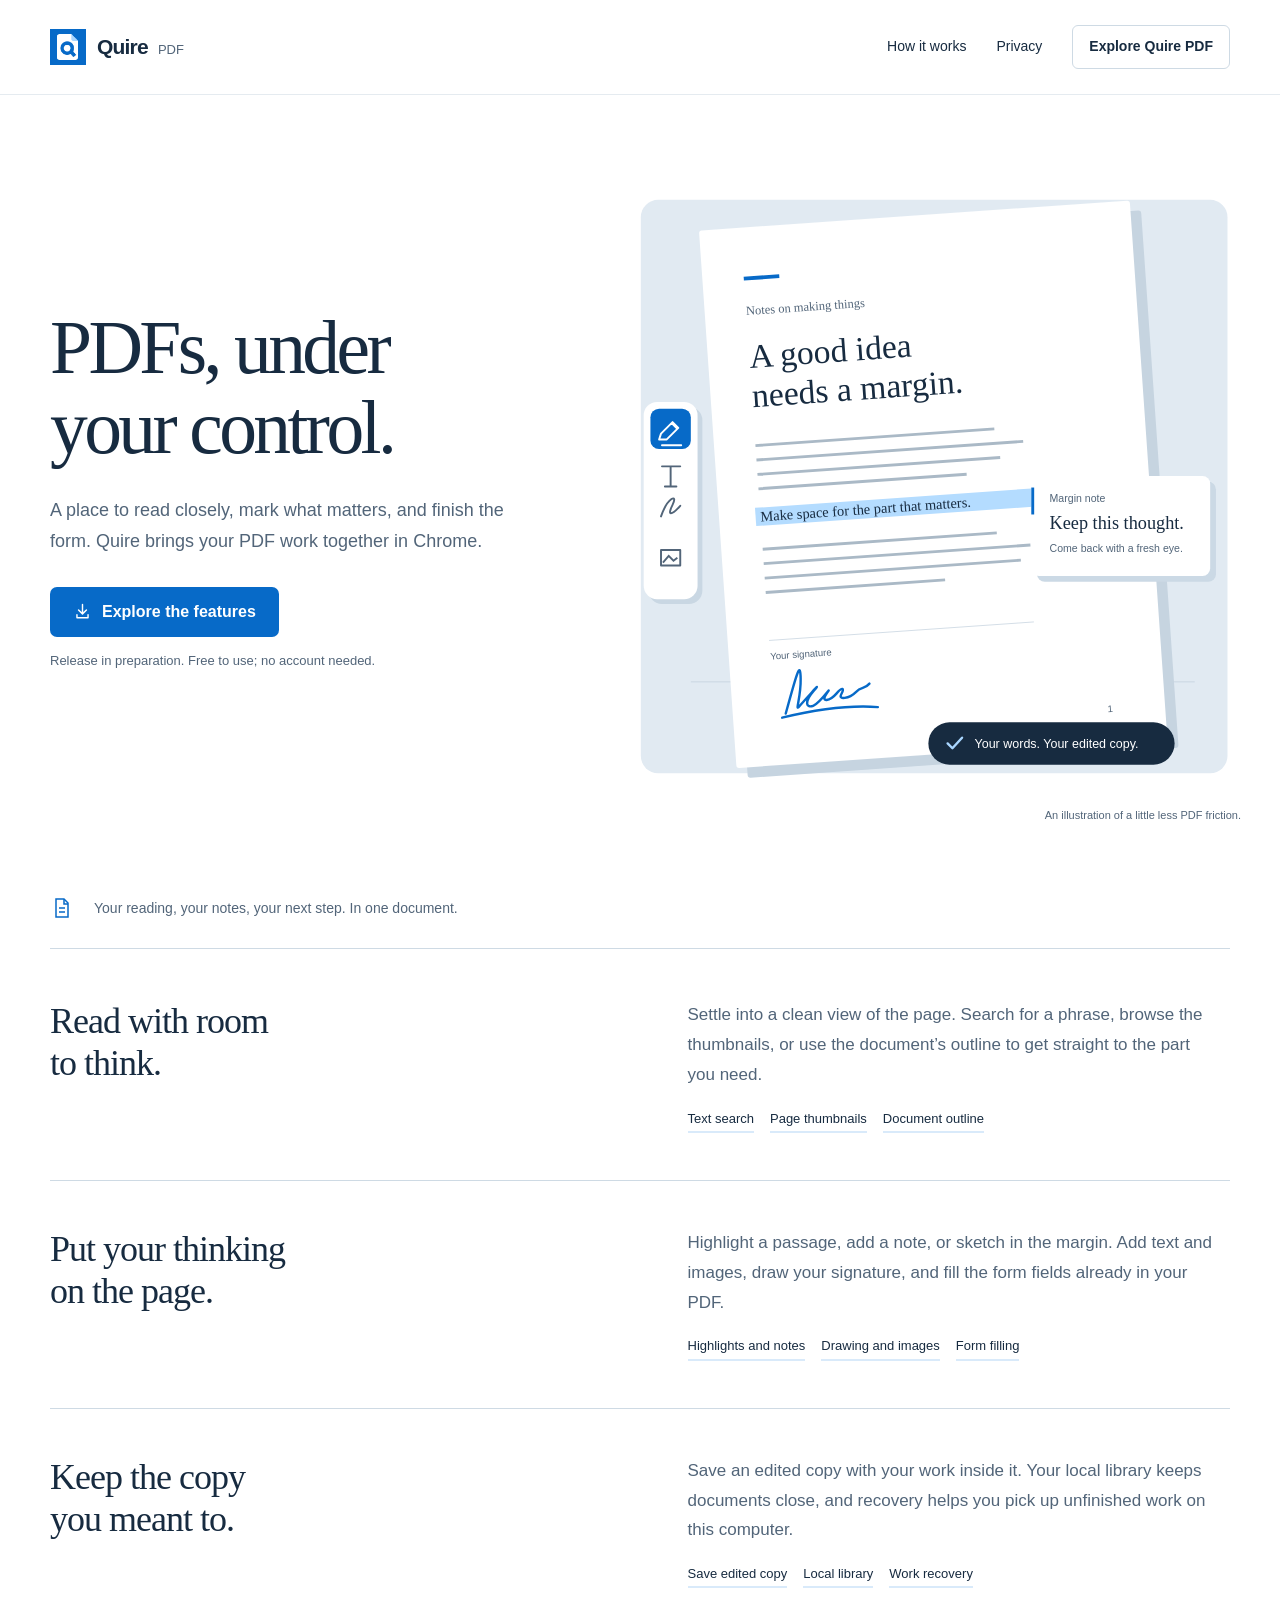
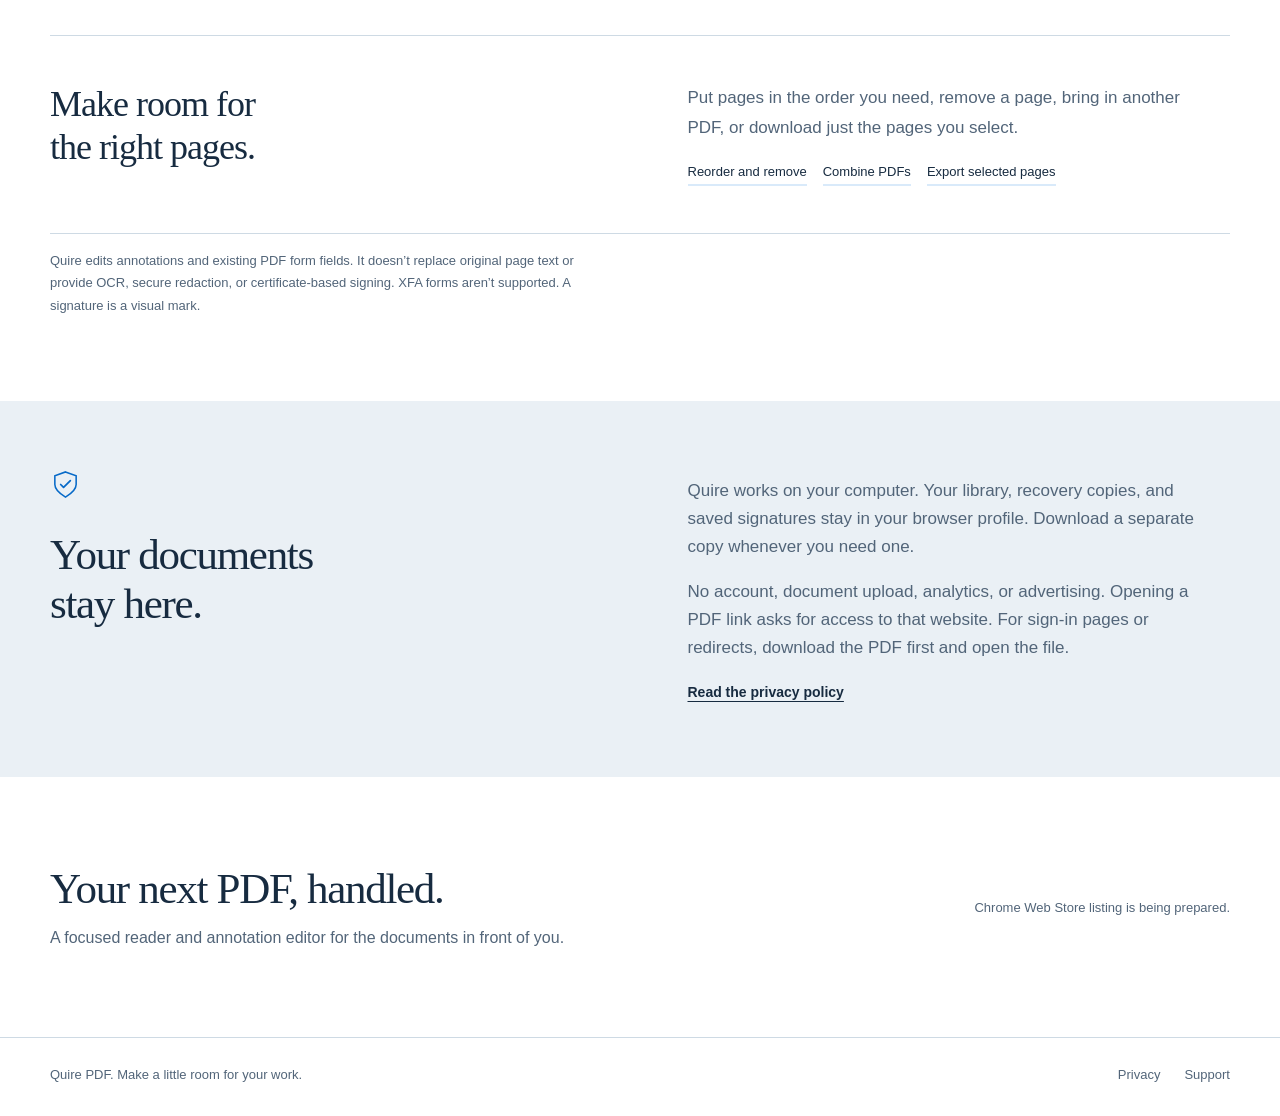
==== index.html @ e7747b9f "Publish Quire PDF landing page and privacy policy" ====
<!doctype html>
<html lang="en">
<head>
  <meta charset="utf-8">
  <meta name="viewport" content="width=device-width,initial-scale=1">
  <meta name="theme-color" content="#076ac8">
  <title>Quire PDF — Reader &amp; Editor</title>
  <meta name="description" content="A focused PDF reader, annotation and form editor for Chrome. Mark up documents, fill forms, remove or combine pages, and save a copy locally.">
  <meta property="og:type" content="website">
  <meta property="og:title" content="Quire PDF — PDFs, under your control">
  <meta property="og:description" content="Read, mark up, fill in and save. A focused PDF workspace that keeps your documents on your computer.">
  <meta property="og:image" content="https://dzoba.github.io/quire-pdf/img/social.png">
  <meta property="og:url" content="https://dzoba.github.io/quire-pdf/">
  <meta property="og:image:width" content="1200">
  <meta property="og:image:height" content="630">
  <meta name="twitter:card" content="summary_large_image">
  <link rel="icon" href="img/icon32.png" type="image/png">
  <link rel="stylesheet" href="style.css">
  <link rel="canonical" href="https://dzoba.github.io/quire-pdf/">
</head>
<body>
  <a class="skip" href="#main">Skip to content</a>
  <header class="header">
    <div class="wrap header-inner">
      <a class="brand" href="index.html" aria-label="Quire PDF home"><img src="img/icon128.png" alt="" width="36" height="36"><span>Quire <span>PDF</span></span></a>
      <nav class="nav" aria-label="Main navigation"><a href="#features">How it works</a><a href="privacy.html">Privacy</a><a class="small-action" href="#features">Explore Quire PDF</a></nav>
    </div>
  </header>
  <main id="main">
    <section class="wrap hero" aria-labelledby="hero-title">
      <div class="hero-copy">
        <h1 id="hero-title">PDFs, under<br>your control.</h1>
        <p class="lead">A place to read closely, mark what matters, and finish the form. Quire brings your PDF work together in Chrome.</p>
        <a class="action" href="#features"><svg viewBox="0 0 24 24" fill="none" aria-hidden="true"><path d="M12 3v12m-5-5 5 5 5-5M5 16v4h14v-4" stroke="currentColor" stroke-width="1.8" stroke-linecap="round" stroke-linejoin="round"/></svg>Explore the features</a>
        <span class="action-note">Release in preparation. Free to use; no account needed.</span>
      </div>
      <figure class="hero-art"><img src="img/document.svg" alt="Illustrated document with highlighted text, a margin note and a drawn signature" width="680" height="660"><figcaption>An illustration of a little less PDF friction.</figcaption></figure>
    </section>
    <div class="wrap intro-rule"><svg viewBox="0 0 24 24" fill="none" aria-hidden="true"><path d="M6 3h8l4 4v14H6V3Z" stroke="currentColor" stroke-width="1.5"/><path d="M14 3v5h4M9 12h6m-6 4h6" stroke="currentColor" stroke-width="1.5"/></svg><p>Your reading, your notes, your next step. In one document.</p></div>
    <section class="wrap workflow" id="features" aria-label="Working with PDFs in Quire">
      <div class="feature">
        <h2>Read with room<br>to think.</h2>
        <div><p>Settle into a clean view of the page. Search for a phrase, browse the thumbnails, or use the document’s outline to get straight to the part you need.</p><div class="feature-detail"><span>Text search</span><span>Page thumbnails</span><span>Document outline</span></div></div>
      </div>
      <div class="feature">
        <h2>Put your thinking<br>on the page.</h2>
        <div><p>Highlight a passage, add a note, or sketch in the margin. Add text and images, draw your signature, and fill the form fields already in your PDF.</p><div class="feature-detail"><span>Highlights and notes</span><span>Drawing and images</span><span>Form filling</span></div></div>
      </div>
      <div class="feature">
        <h2>Keep the copy<br>you meant to.</h2>
        <div><p>Save an edited copy with your work inside it. Your local library keeps documents close, and recovery helps you pick up unfinished work on this computer.</p><div class="feature-detail"><span>Save edited copy</span><span>Local library</span><span>Work recovery</span></div></div>
      </div>
      <div class="feature">
        <h2>Make room for<br>the right pages.</h2>
        <div><p>Put pages in the order you need, remove a page, bring in another PDF, or download just the pages you select.</p><div class="feature-detail"><span>Reorder and remove</span><span>Combine PDFs</span><span>Export selected pages</span></div></div>
      </div>
      <p class="scope-note">Quire edits annotations and existing PDF form fields. It doesn’t replace original page text or provide OCR, secure redaction, or certificate-based signing. XFA forms aren’t supported. A signature is a visual mark.</p>
    </section>
    <section class="privacy-band" aria-labelledby="privacy-title">
      <div class="wrap privacy-content">
        <div class="privacy-heading"><svg viewBox="0 0 32 32" fill="none" aria-hidden="true"><path d="M16 3 27 7v9c0 6-6 10-11 13C11 26 5 22 5 16V7L16 3Z" stroke="currentColor" stroke-width="1.6"/><path d="m11 16 3 3 7-7" stroke="currentColor" stroke-width="1.8" stroke-linecap="round" stroke-linejoin="round"/></svg><h2>Your documents<br>stay here.</h2></div>
        <div class="privacy-copy"><p>Quire works on your computer. Your library, recovery copies, and saved signatures stay in your browser profile. Download a separate copy whenever you need one.</p><p>No account, document upload, analytics, or advertising. Opening a PDF link asks for access to that website. For sign-in pages or redirects, download the PDF first and open the file.</p><a href="privacy.html">Read the privacy policy</a></div>
      </div>
    </section>
    <section class="wrap closing" id="install" aria-labelledby="install-title">
      <div><h2 id="install-title">Your next PDF, handled.</h2><p>A focused reader and annotation editor for the documents in front of you.</p></div>
      <p class="action-note">Chrome Web Store listing is being prepared.</p>
    </section>
  </main>
  <footer class="footer"><div class="wrap footer-inner"><p>Quire PDF. Make a little room for your work.</p><nav aria-label="Footer"><a href="privacy.html">Privacy</a><a href="https://github.com/dzoba/quire-pdf/issues">Support</a></nav></div></footer>
</body>
</html>
---- style.css ----
:root{color-scheme:light;--paper:#fff;--bench:#eaf0f5;--ink:#172b40;--muted:#526579;--blue:#076ac8;--line:#cedae4;--sans:-apple-system,BlinkMacSystemFont,"Segoe UI",Arial,sans-serif;--serif:Georgia,"Times New Roman",serif}
*{box-sizing:border-box}
html{scroll-behavior:smooth;scroll-padding-top:100px}
body{margin:0;background:var(--paper);color:var(--ink);font-family:var(--sans);font-size:16px;line-height:1.65;-webkit-font-smoothing:antialiased}
a{color:inherit;text-underline-offset:4px}
a:hover{color:var(--blue)}
a:focus-visible{outline:3px solid var(--blue);outline-offset:5px;border-radius:3px}
img{display:block;max-width:100%;height:auto}
button,a{-webkit-tap-highlight-color:transparent}
.wrap{width:min(1180px,calc(100% - 80px));margin-inline:auto}
.skip{position:absolute;z-index:20;top:-80px;left:24px;padding:12px 18px;background:var(--ink);color:#fff}
.skip:focus{top:12px}
.header{border-bottom:1px solid #e5ebf0;background:#fff}
.header-inner{display:flex;align-items:center;justify-content:space-between;min-height:94px;gap:30px}
.brand{display:inline-flex;align-items:center;gap:11px;text-decoration:none;font-size:21px;font-weight:650;letter-spacing:-.8px;white-space:nowrap}
.brand img{width:36px;height:36px}
.brand span span{font-size:13px;font-weight:500;letter-spacing:0;margin-left:5px;color:var(--muted)}
.nav{display:flex;align-items:center;gap:30px;font-size:14px}
.nav a{text-decoration:none}
.nav .small-action{border:1px solid var(--line);border-radius:6px;padding:9px 16px;font-weight:600}
.hero{display:grid;grid-template-columns:.94fr 1.06fr;align-items:center;gap:30px;padding-block:76px 72px}
.hero-copy{padding-bottom:16px}
h1,h2,h3,p{margin-top:0}
h1{font-family:var(--serif);font-weight:400;font-size:clamp(54px,5.9vw,78px);line-height:1.06;letter-spacing:-3.6px;margin-bottom:27px}
.hero .lead{font-size:18px;line-height:1.7;max-width:27em;color:var(--muted);margin-bottom:30px}
.action{display:inline-flex;align-items:center;justify-content:center;gap:10px;border-radius:7px;background:var(--blue);color:#fff;text-decoration:none;padding:13px 23px;font-weight:600;line-height:1.5}
.action:hover{background:#0058a9;color:#fff}
.action svg{width:19px;height:19px;flex-shrink:0}
.action-note{display:block;margin:13px 0 0;color:var(--muted);font-size:13px}
.hero-art{margin:0 -35px 0 -10px}
.hero-art img{width:100%}
.hero-art figcaption{padding-right:24px;text-align:right;font-size:11px;color:var(--muted)}
.intro-rule{display:flex;gap:20px;align-items:center;font-size:14px;color:var(--muted);padding-bottom:28px;border-bottom:1px solid var(--line)}
.intro-rule p{margin:0}
.intro-rule svg{width:24px;height:24px;color:var(--blue);flex:0 0 auto}
.workflow{padding-top:4px;padding-bottom:84px}
.feature{display:grid;grid-template-columns:1fr 1fr;gap:95px;align-items:start;padding-block:47px;border-bottom:1px solid var(--line)}
.feature:last-child{border-bottom:0}
.feature h2{font-family:var(--serif);font-weight:400;font-size:36px;line-height:1.17;letter-spacing:-1px;max-width:13em;margin:0}
.feature p{font-size:17px;line-height:1.75;color:var(--muted);max-width:31em;margin:0}
.feature-detail{display:flex;flex-wrap:wrap;gap:8px 16px;font-size:13px;color:var(--ink);margin-top:18px}
.feature-detail span{padding-bottom:2px;border-bottom:2px solid #d9eafa}
.scope-note{max-width:76ch;font-size:13px;color:var(--muted);margin:16px 0 0;line-height:1.7}
.privacy-band{background:var(--bench)}
.privacy-content{display:grid;grid-template-columns:1fr 1fr;gap:95px;padding-block:68px 72px}
.privacy-heading svg{width:31px;height:31px;color:var(--blue);margin-bottom:22px}
.privacy-heading h2{font-family:var(--serif);font-size:43px;font-weight:400;line-height:1.15;letter-spacing:-1.3px;max-width:11em;margin:0}
.privacy-copy{padding-top:8px}
.privacy-copy p{max-width:31em;color:var(--muted);font-size:17px}
.privacy-copy a{font-size:14px;font-weight:600}
.closing{display:flex;justify-content:space-between;align-items:center;gap:40px;padding-block:86px}
.closing h2{font-family:var(--serif);font-size:43px;font-weight:400;line-height:1.2;letter-spacing:-1.3px;margin-bottom:10px}
.closing p{color:var(--muted);margin:0;max-width:34em}
.closing .action{white-space:nowrap;flex-shrink:0}
.footer{border-top:1px solid var(--line);padding-block:26px 30px;color:var(--muted);font-size:13px}
.footer-inner{display:flex;justify-content:space-between;align-items:center;gap:24px}
.footer p{margin:0}
.footer nav{display:flex;gap:24px}
.footer a{text-decoration:none}
.legal{max-width:760px;padding-block:70px 88px;margin-inline:auto}
.legal h1{font-size:56px;letter-spacing:-2px;margin-bottom:18px}
.legal .updated{font-size:13px;color:var(--muted);margin-bottom:36px}
.legal .summary{font-size:21px;line-height:1.6;margin-bottom:38px}
.legal h2{font-size:21px;letter-spacing:-.4px;margin:32px 0 10px}
.legal p,.legal li{color:var(--muted);max-width:70ch}
.legal ul{padding-left:22px}
.legal li+li{margin-top:9px}
.legal strong{color:var(--ink)}
.legal .policy-link{overflow-wrap:anywhere}
@media(min-width:1500px){.hero-art{margin-right:-55px}}
@media(max-width:950px){.wrap{width:calc(100% - 48px)}.hero{gap:12px;padding-block:55px}.hero-art{margin-right:-16px}.hero .lead{font-size:17px}.feature,.privacy-content{gap:45px}.feature h2{font-size:32px}.privacy-heading h2,.closing h2{font-size:37px}.legal{max-width:700px}}
@media(max-width:680px){.wrap{width:calc(100% - 40px)}.header-inner{min-height:76px;gap:14px}.brand{font-size:20px}.brand img{width:32px;height:32px}.nav{gap:18px;font-size:13px}.nav .small-action{display:none}.hero{grid-template-columns:1fr;padding-block:47px 35px;gap:14px}.hero-copy{padding:0}h1{font-size:58px;letter-spacing:-2.8px;max-width:8em}.hero .lead{max-width:32em}.hero-art{margin:3px -12px 0}.hero-art img{max-height:490px;object-fit:contain}.hero-art figcaption{padding-right:9px}.intro-rule{align-items:flex-start;padding-bottom:25px}.workflow{padding-bottom:39px}.feature{grid-template-columns:1fr;gap:19px;padding-block:32px}.feature h2{font-size:33px;max-width:17em}.feature p{font-size:16px}.privacy-content{grid-template-columns:1fr;gap:25px;padding-block:43px 48px}.privacy-heading svg{margin-bottom:16px}.privacy-heading h2{max-width:12em;font-size:38px}.privacy-copy{padding:0}.privacy-copy p{font-size:16px}.closing{align-items:flex-start;flex-direction:column;gap:24px;padding-block:48px}.closing h2{font-size:37px}.closing p{font-size:15px}.footer-inner{align-items:flex-start;flex-direction:column;gap:14px}.footer nav{gap:20px}.legal{padding-block:45px 64px}.legal h1{font-size:45px}.legal .summary{font-size:19px}}
@media(max-width:370px){h1{font-size:51px}.brand span span{display:none}.nav{gap:14px}.feature h2{font-size:30px}}
@media(prefers-reduced-motion:reduce){html{scroll-behavior:auto}}
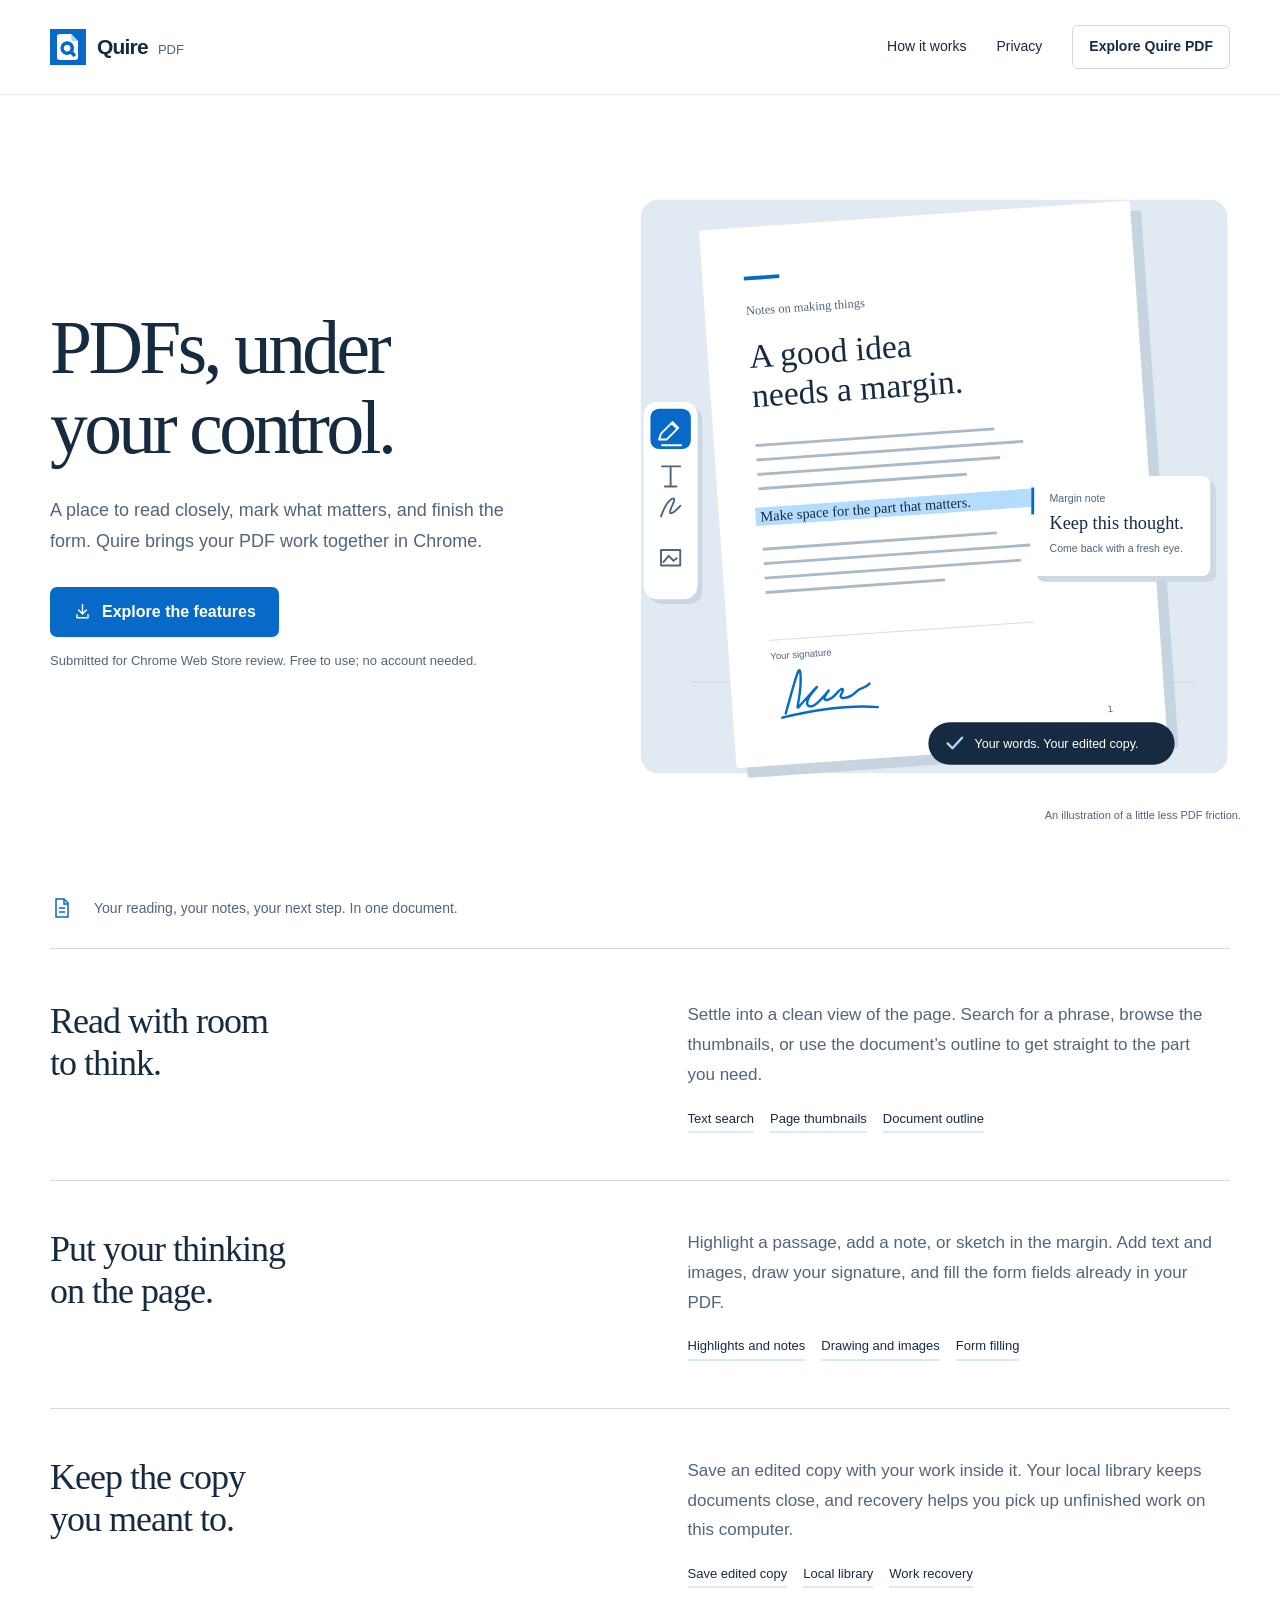
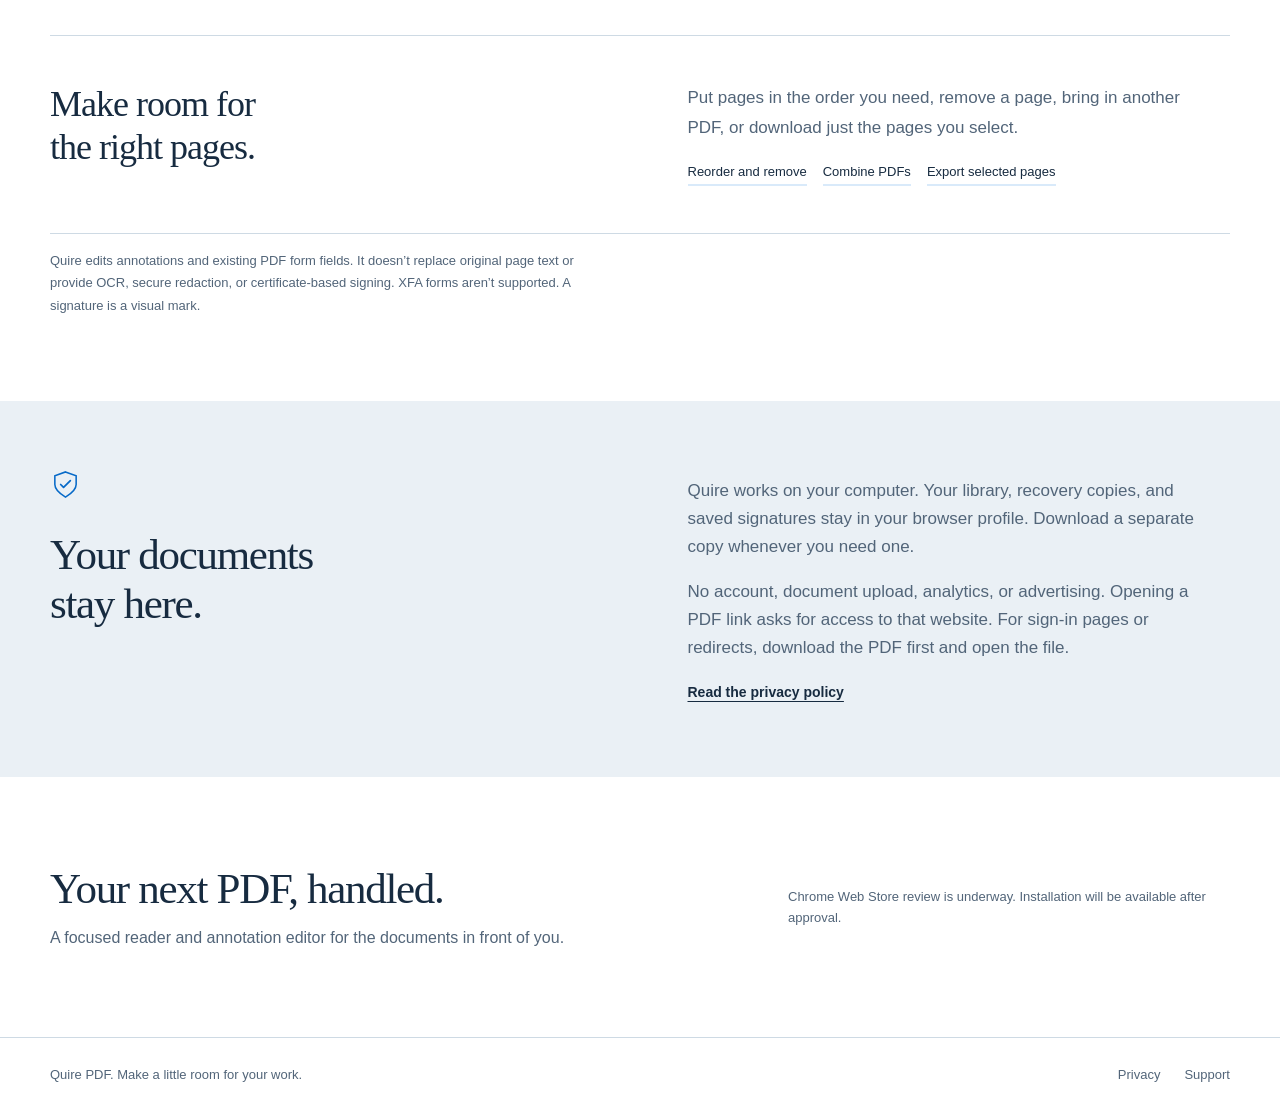
==== commit a75135e4: "Show pending Chrome Web Store review on landing page" ====
--- a/index.html
+++ b/index.html
@@ -32,7 +32,7 @@
         <h1 id="hero-title">PDFs, under<br>your control.</h1>
         <p class="lead">A place to read closely, mark what matters, and finish the form. Quire brings your PDF work together in Chrome.</p>
         <a class="action" href="#features"><svg viewBox="0 0 24 24" fill="none" aria-hidden="true"><path d="M12 3v12m-5-5 5 5 5-5M5 16v4h14v-4" stroke="currentColor" stroke-width="1.8" stroke-linecap="round" stroke-linejoin="round"/></svg>Explore the features</a>
-        <span class="action-note">Release in preparation. Free to use; no account needed.</span>
+        <span class="action-note">Submitted for Chrome Web Store review. Free to use; no account needed.</span>
       </div>
       <figure class="hero-art"><img src="img/document.svg" alt="Illustrated document with highlighted text, a margin note and a drawn signature" width="680" height="660"><figcaption>An illustration of a little less PDF friction.</figcaption></figure>
     </section>
@@ -64,7 +64,7 @@
     </section>
     <section class="wrap closing" id="install" aria-labelledby="install-title">
       <div><h2 id="install-title">Your next PDF, handled.</h2><p>A focused reader and annotation editor for the documents in front of you.</p></div>
-      <p class="action-note">Chrome Web Store listing is being prepared.</p>
+      <p class="action-note">Chrome Web Store review is underway. Installation will be available after approval.</p>
     </section>
   </main>
   <footer class="footer"><div class="wrap footer-inner"><p>Quire PDF. Make a little room for your work.</p><nav aria-label="Footer"><a href="privacy.html">Privacy</a><a href="https://github.com/dzoba/quire-pdf/issues">Support</a></nav></div></footer>
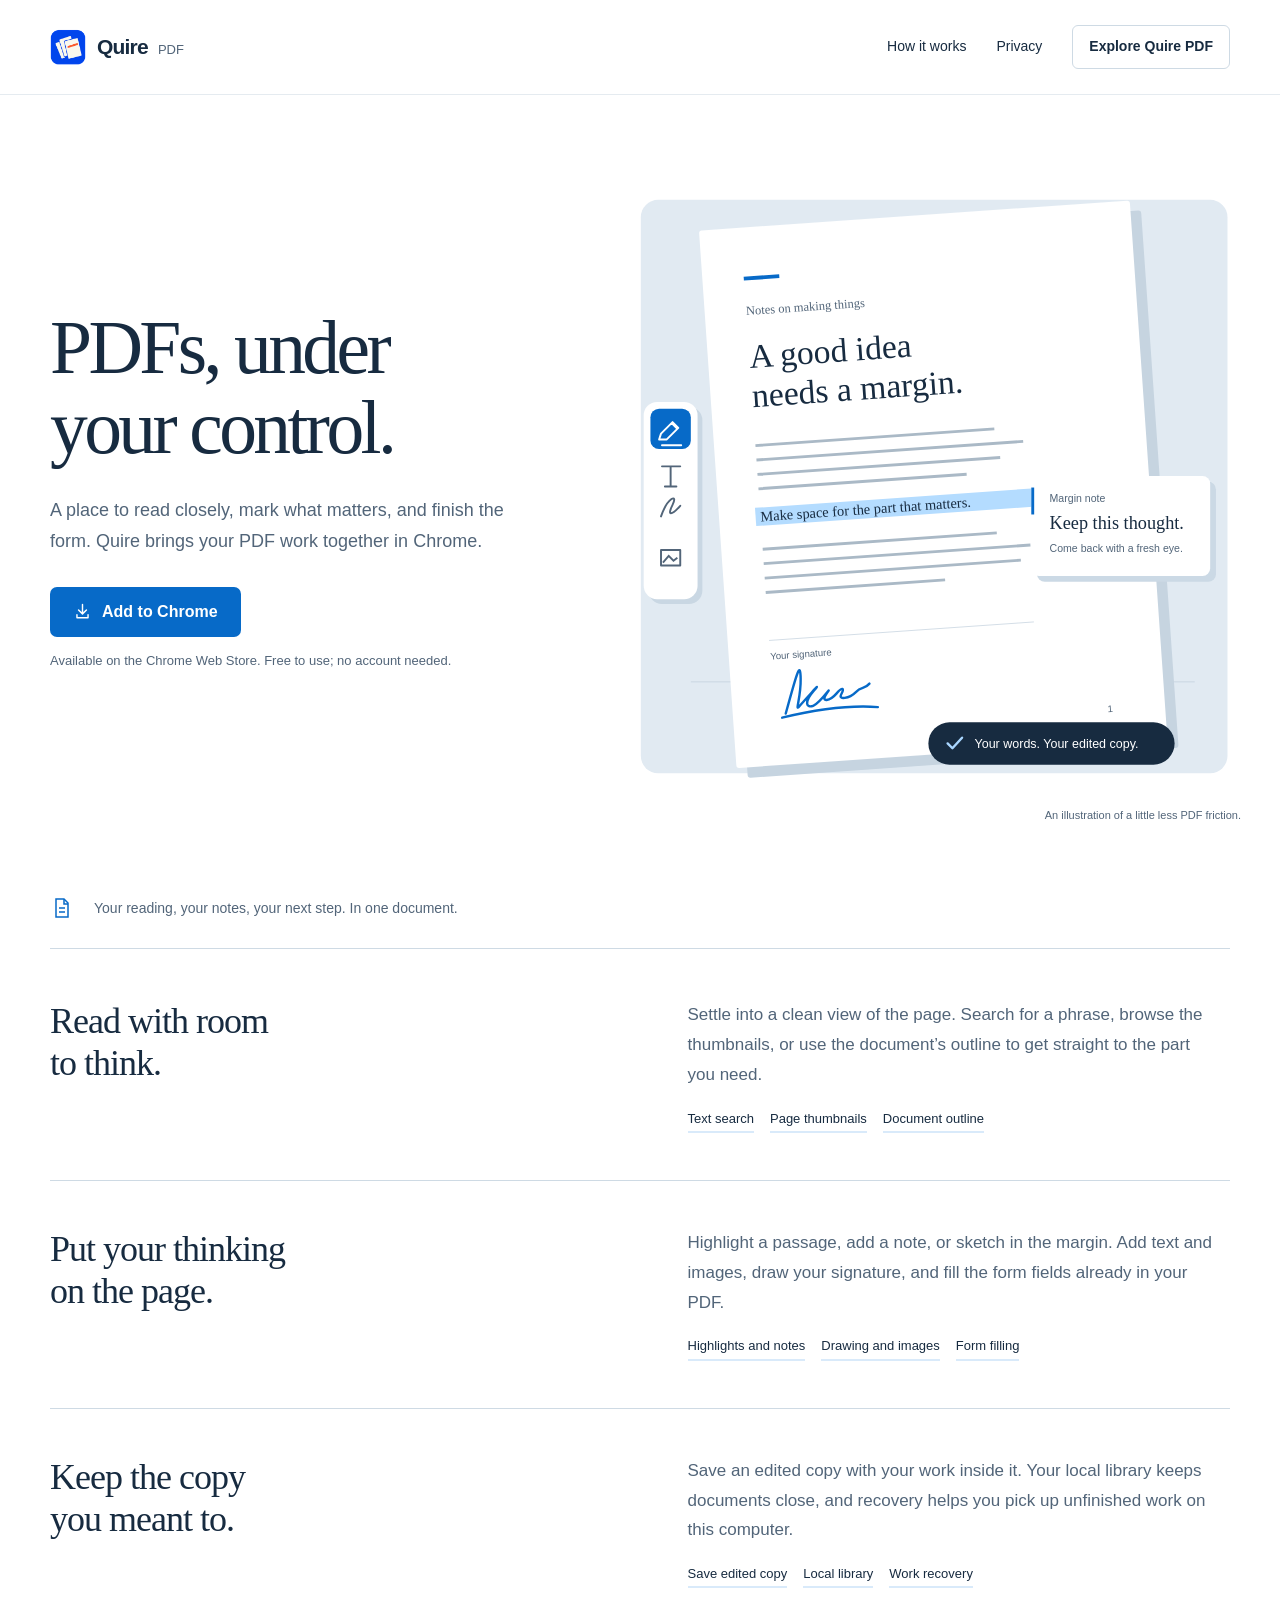
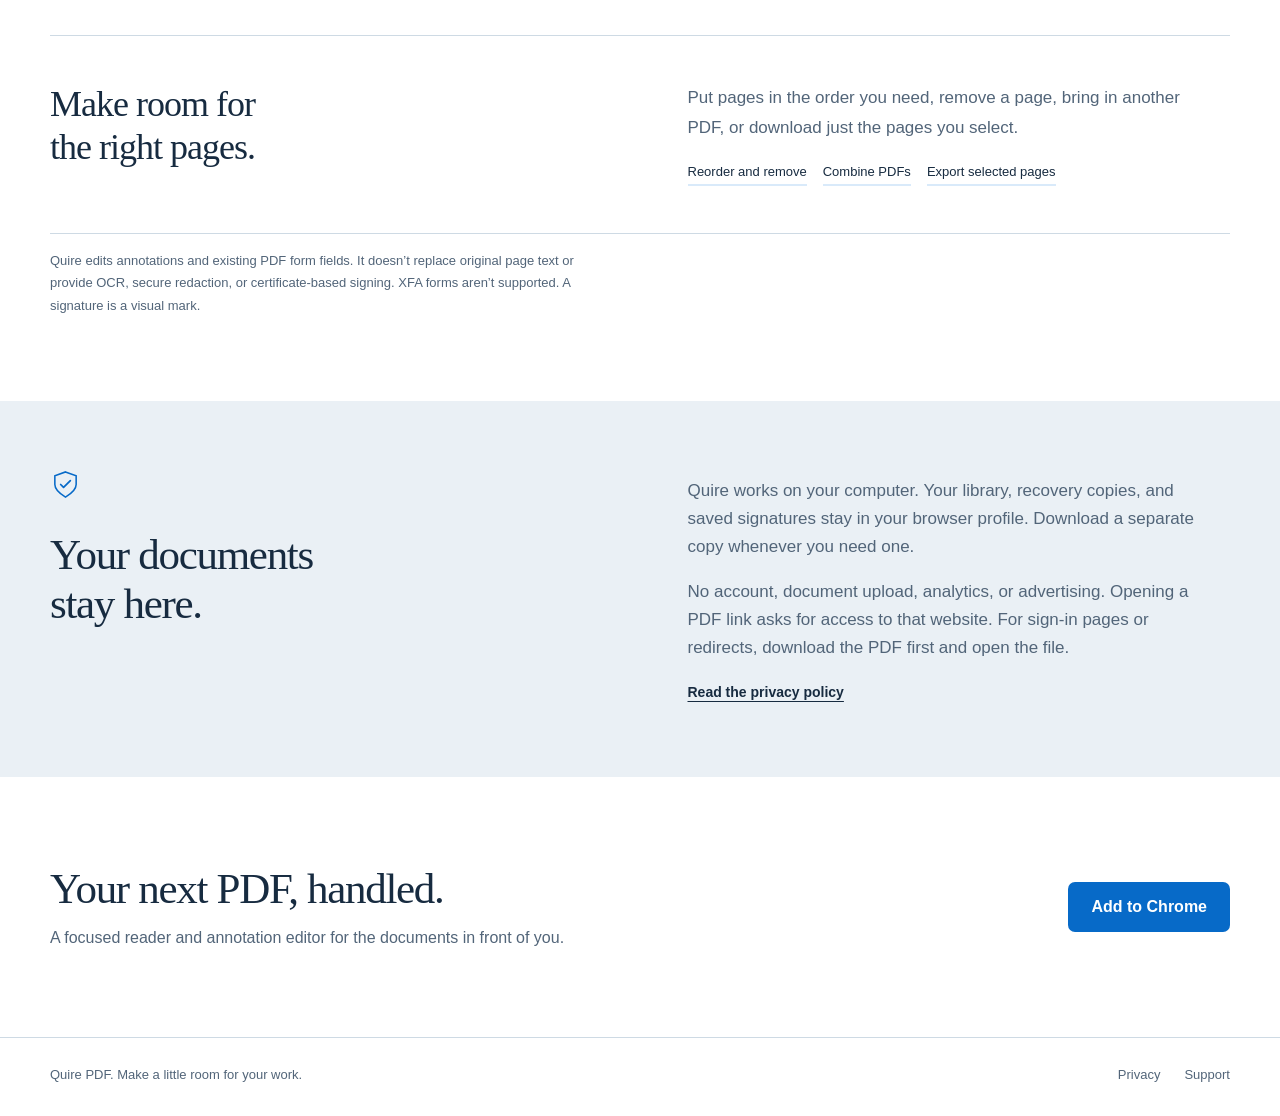
==== commit f3fa2b07: "Refresh Quire PDF logo and link the published Chrome extension" ====
--- a/index.html
+++ b/index.html
@@ -9,12 +9,12 @@
   <meta property="og:type" content="website">
   <meta property="og:title" content="Quire PDF — PDFs, under your control">
   <meta property="og:description" content="Read, mark up, fill in and save. A focused PDF workspace that keeps your documents on your computer.">
-  <meta property="og:image" content="https://dzoba.github.io/quire-pdf/img/social.png">
+  <meta property="og:image" content="https://dzoba.github.io/quire-pdf/img/social.png?v=20261012">
   <meta property="og:url" content="https://dzoba.github.io/quire-pdf/">
   <meta property="og:image:width" content="1200">
   <meta property="og:image:height" content="630">
   <meta name="twitter:card" content="summary_large_image">
-  <link rel="icon" href="img/icon32.png" type="image/png">
+  <link rel="icon" href="img/icon32.png?v=20261012" type="image/png">
   <link rel="stylesheet" href="style.css">
   <link rel="canonical" href="https://dzoba.github.io/quire-pdf/">
 </head>
@@ -22,7 +22,7 @@
   <a class="skip" href="#main">Skip to content</a>
   <header class="header">
     <div class="wrap header-inner">
-      <a class="brand" href="index.html" aria-label="Quire PDF home"><img src="img/icon128.png" alt="" width="36" height="36"><span>Quire <span>PDF</span></span></a>
+      <a class="brand" href="index.html" aria-label="Quire PDF home"><img src="img/icon128.png?v=20261012" alt="" width="36" height="36"><span>Quire <span>PDF</span></span></a>
       <nav class="nav" aria-label="Main navigation"><a href="#features">How it works</a><a href="privacy.html">Privacy</a><a class="small-action" href="#features">Explore Quire PDF</a></nav>
     </div>
   </header>
@@ -31,8 +31,8 @@
       <div class="hero-copy">
         <h1 id="hero-title">PDFs, under<br>your control.</h1>
         <p class="lead">A place to read closely, mark what matters, and finish the form. Quire brings your PDF work together in Chrome.</p>
-        <a class="action" href="#features"><svg viewBox="0 0 24 24" fill="none" aria-hidden="true"><path d="M12 3v12m-5-5 5 5 5-5M5 16v4h14v-4" stroke="currentColor" stroke-width="1.8" stroke-linecap="round" stroke-linejoin="round"/></svg>Explore the features</a>
-        <span class="action-note">Submitted for Chrome Web Store review. Free to use; no account needed.</span>
+        <a class="action" href="https://chromewebstore.google.com/detail/iofhhdjmlnhmdmnoipmbkloakhakimbk"><svg viewBox="0 0 24 24" fill="none" aria-hidden="true"><path d="M12 3v12m-5-5 5 5 5-5M5 16v4h14v-4" stroke="currentColor" stroke-width="1.8" stroke-linecap="round" stroke-linejoin="round"/></svg>Add to Chrome</a>
+        <span class="action-note">Available on the Chrome Web Store. Free to use; no account needed.</span>
       </div>
       <figure class="hero-art"><img src="img/document.svg" alt="Illustrated document with highlighted text, a margin note and a drawn signature" width="680" height="660"><figcaption>An illustration of a little less PDF friction.</figcaption></figure>
     </section>
@@ -64,7 +64,7 @@
     </section>
     <section class="wrap closing" id="install" aria-labelledby="install-title">
       <div><h2 id="install-title">Your next PDF, handled.</h2><p>A focused reader and annotation editor for the documents in front of you.</p></div>
-      <p class="action-note">Chrome Web Store review is underway. Installation will be available after approval.</p>
+      <a class="action" href="https://chromewebstore.google.com/detail/iofhhdjmlnhmdmnoipmbkloakhakimbk">Add to Chrome</a>
     </section>
   </main>
   <footer class="footer"><div class="wrap footer-inner"><p>Quire PDF. Make a little room for your work.</p><nav aria-label="Footer"><a href="privacy.html">Privacy</a><a href="https://github.com/dzoba/quire-pdf/issues">Support</a></nav></div></footer>
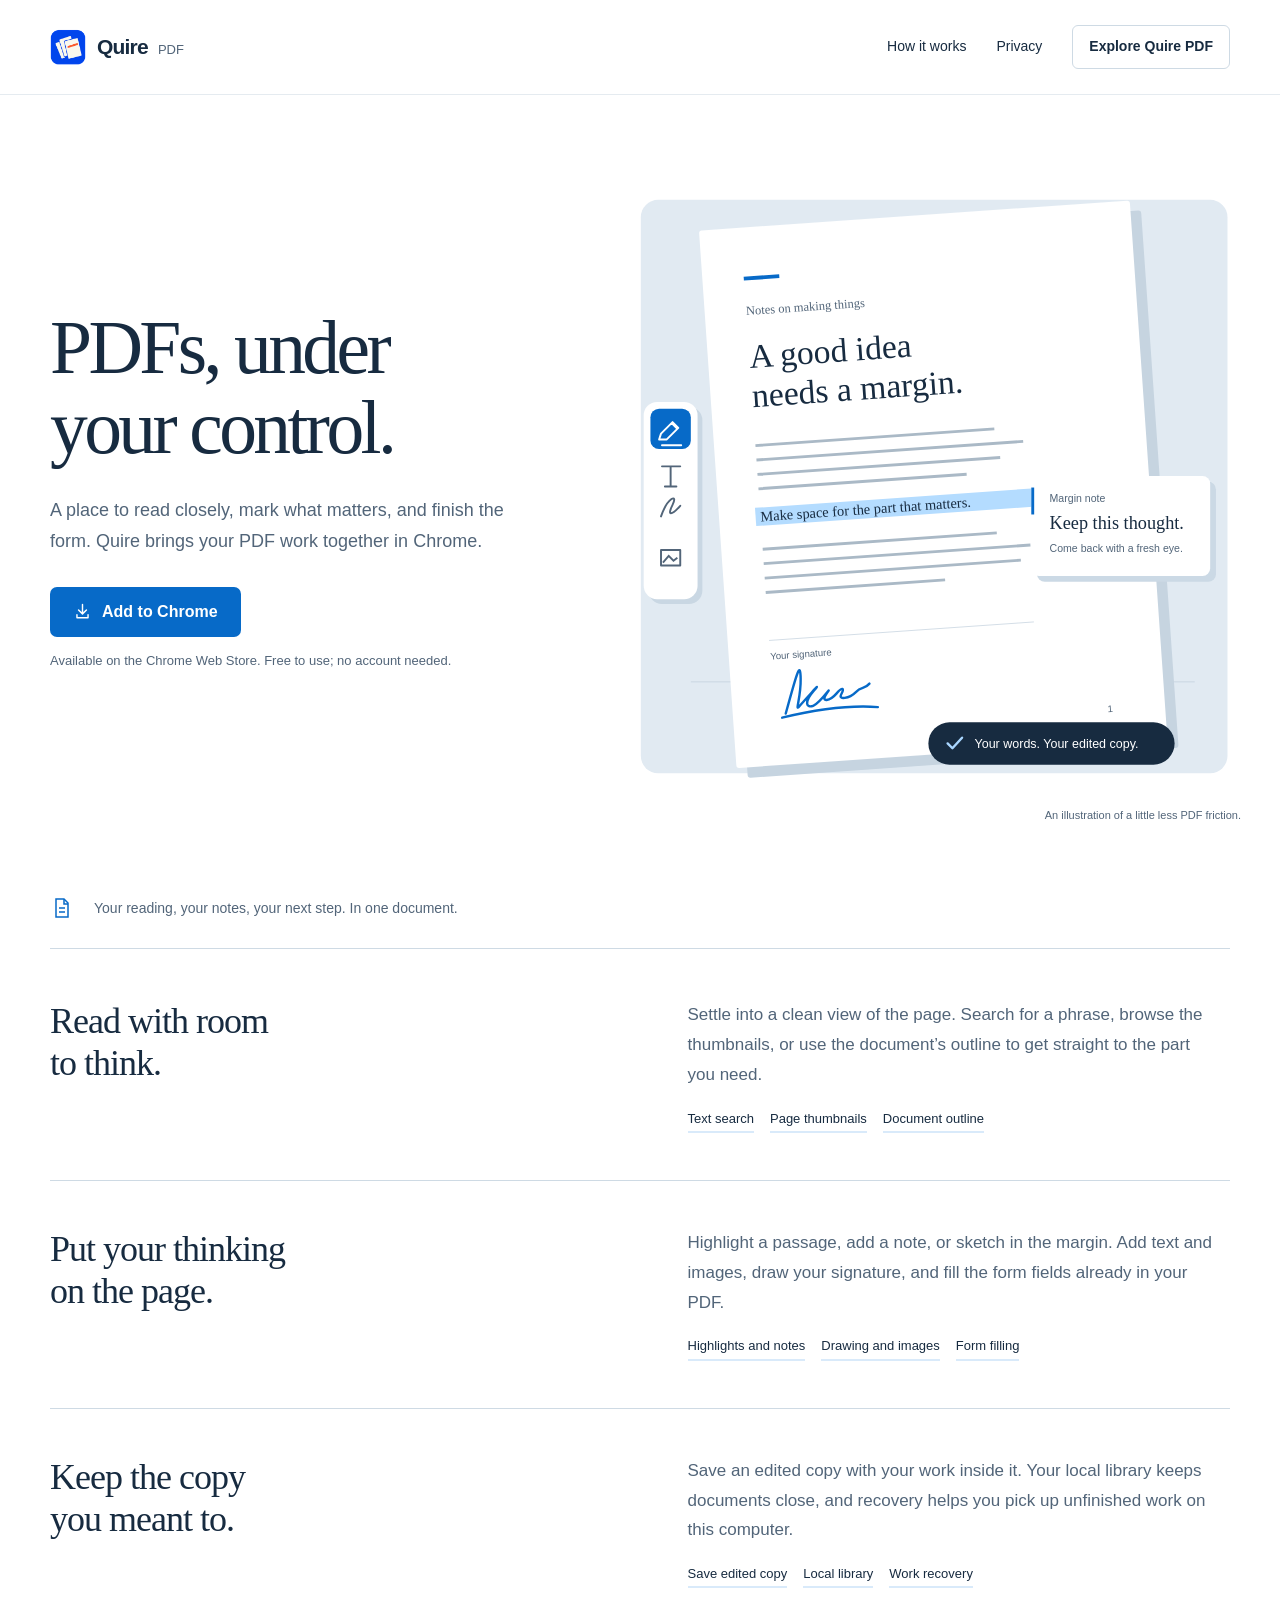
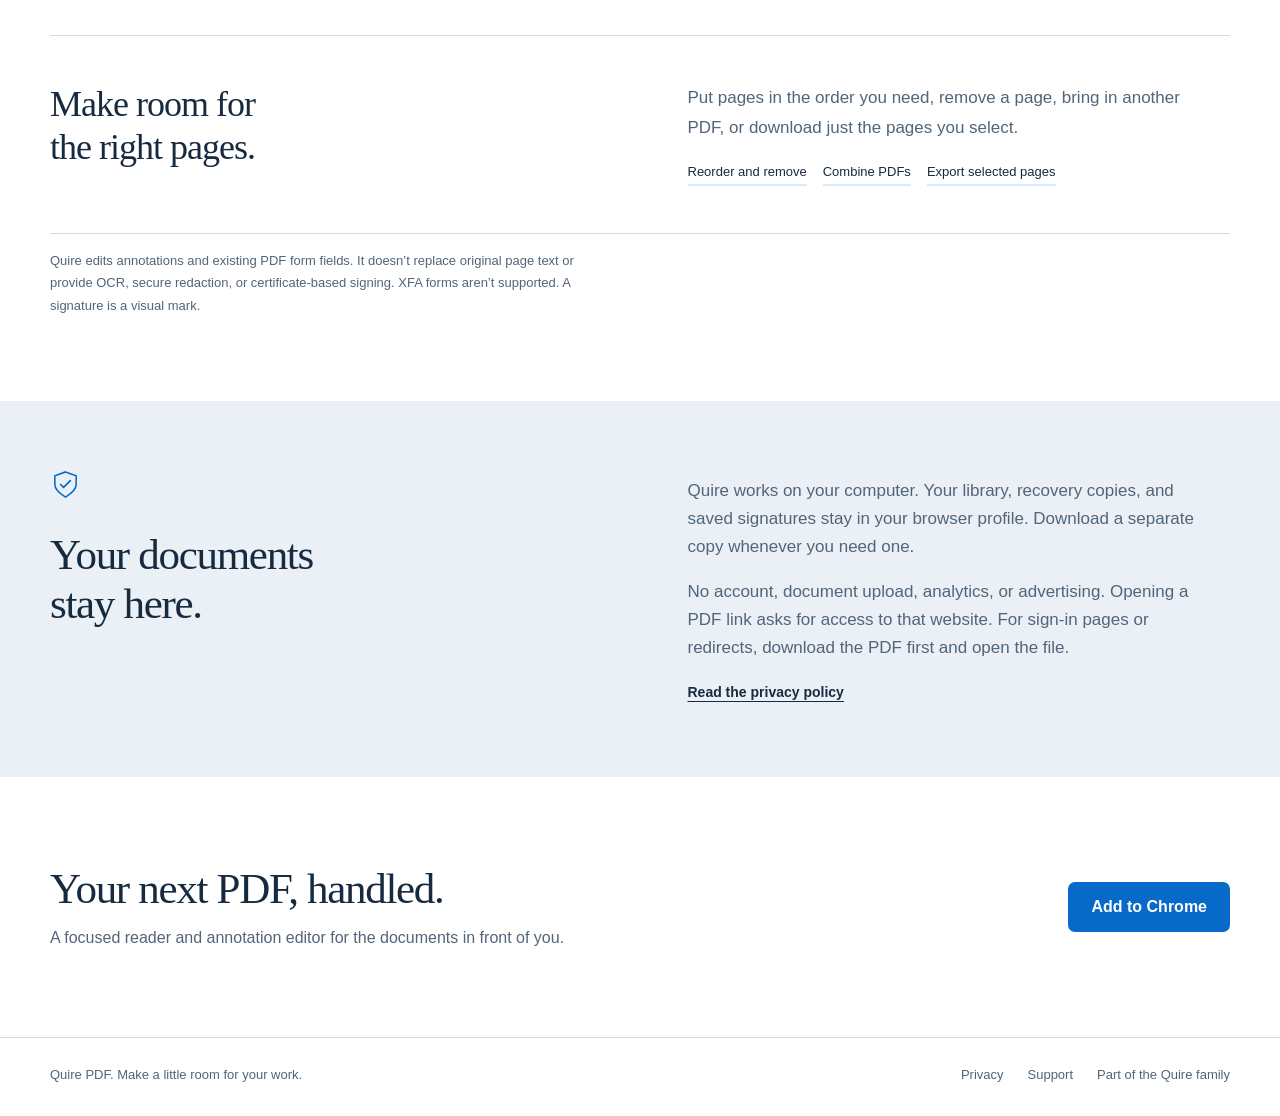
==== commit b29dfc0d: "Link to the Quire family homepage Co-Authored-By: Claude Opus 5.5 <noreply@anthropic.com> Claude-Ses" ====
--- a/index.html
+++ b/index.html
@@ -67,6 +67,6 @@
       <a class="action" href="https://chromewebstore.google.com/detail/iofhhdjmlnhmdmnoipmbkloakhakimbk">Add to Chrome</a>
     </section>
   </main>
-  <footer class="footer"><div class="wrap footer-inner"><p>Quire PDF. Make a little room for your work.</p><nav aria-label="Footer"><a href="privacy.html">Privacy</a><a href="https://github.com/dzoba/quire-pdf/issues">Support</a></nav></div></footer>
+  <footer class="footer"><div class="wrap footer-inner"><p>Quire PDF. Make a little room for your work.</p><nav aria-label="Footer"><a href="privacy.html">Privacy</a><a href="https://github.com/dzoba/quire-pdf/issues">Support</a><a href="https://dzoba.github.io/quire/">Part of the Quire family</a></nav></div></footer>
 </body>
 </html>
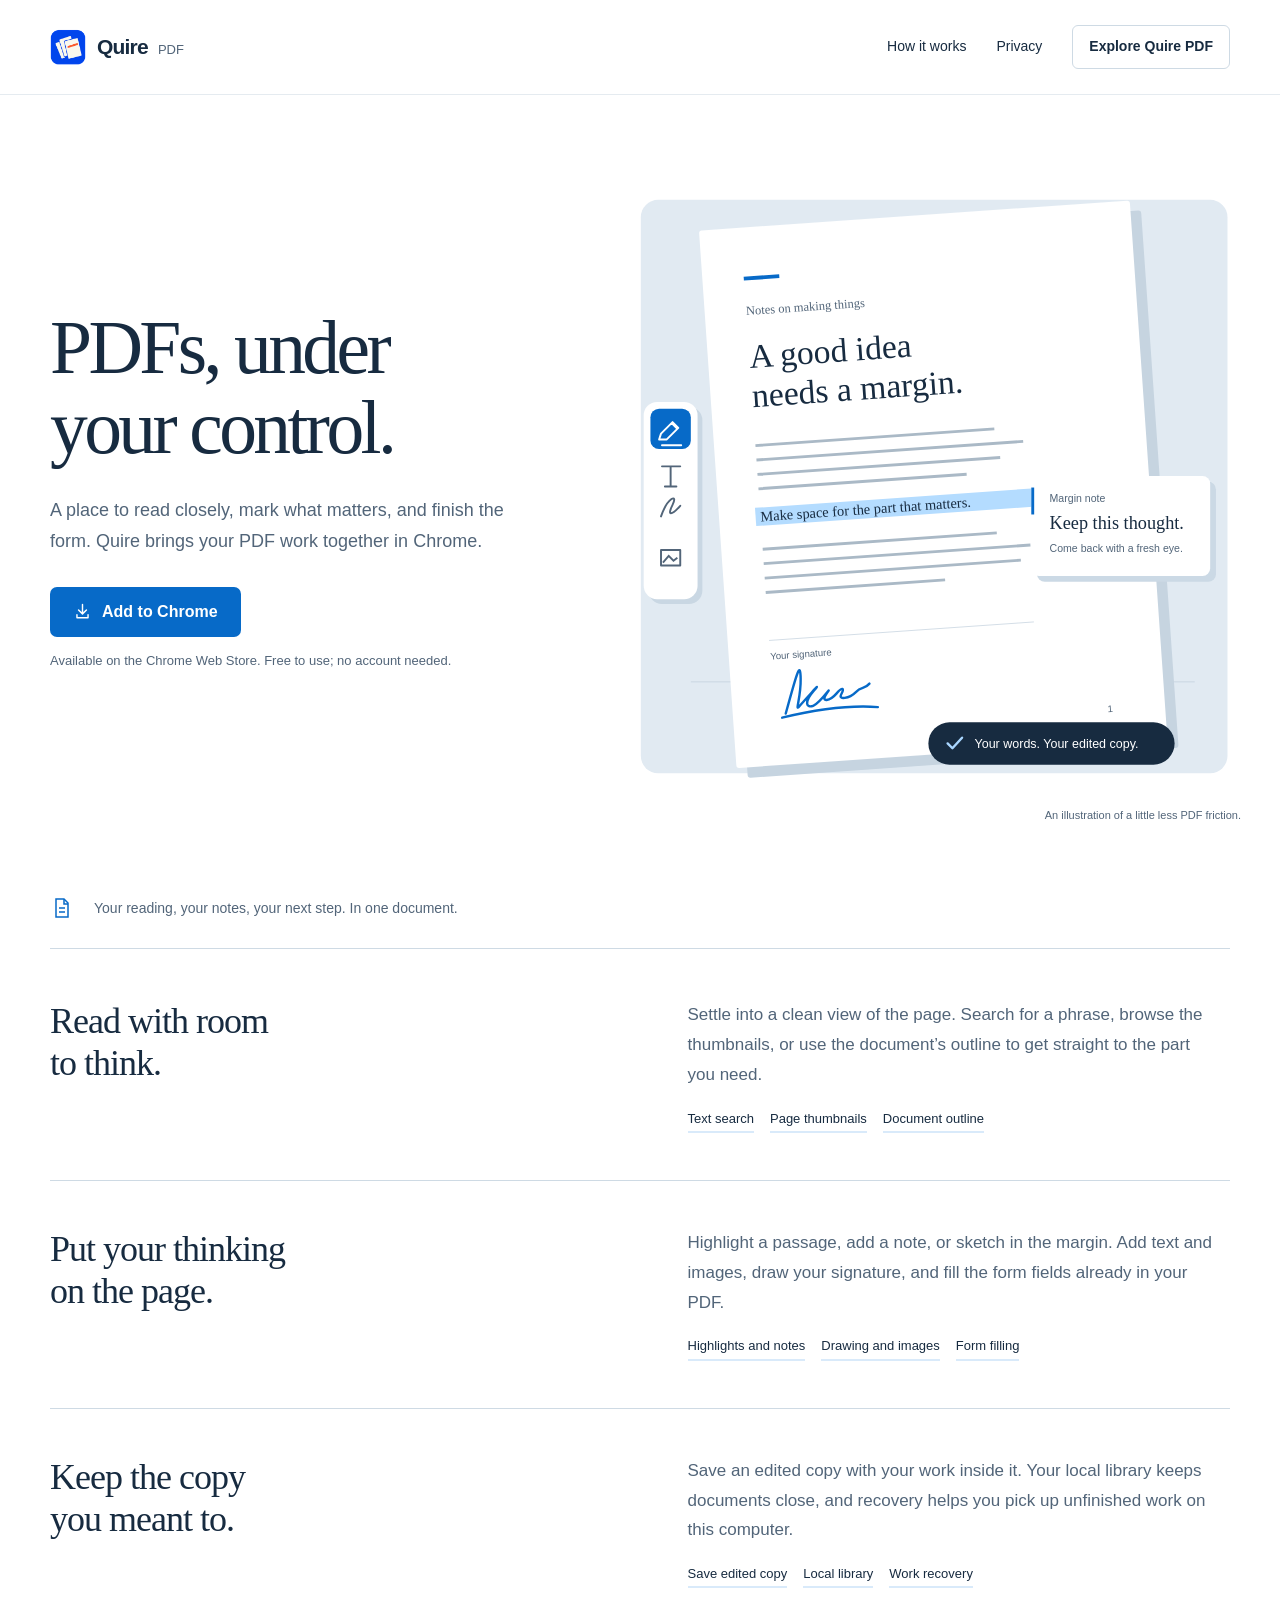
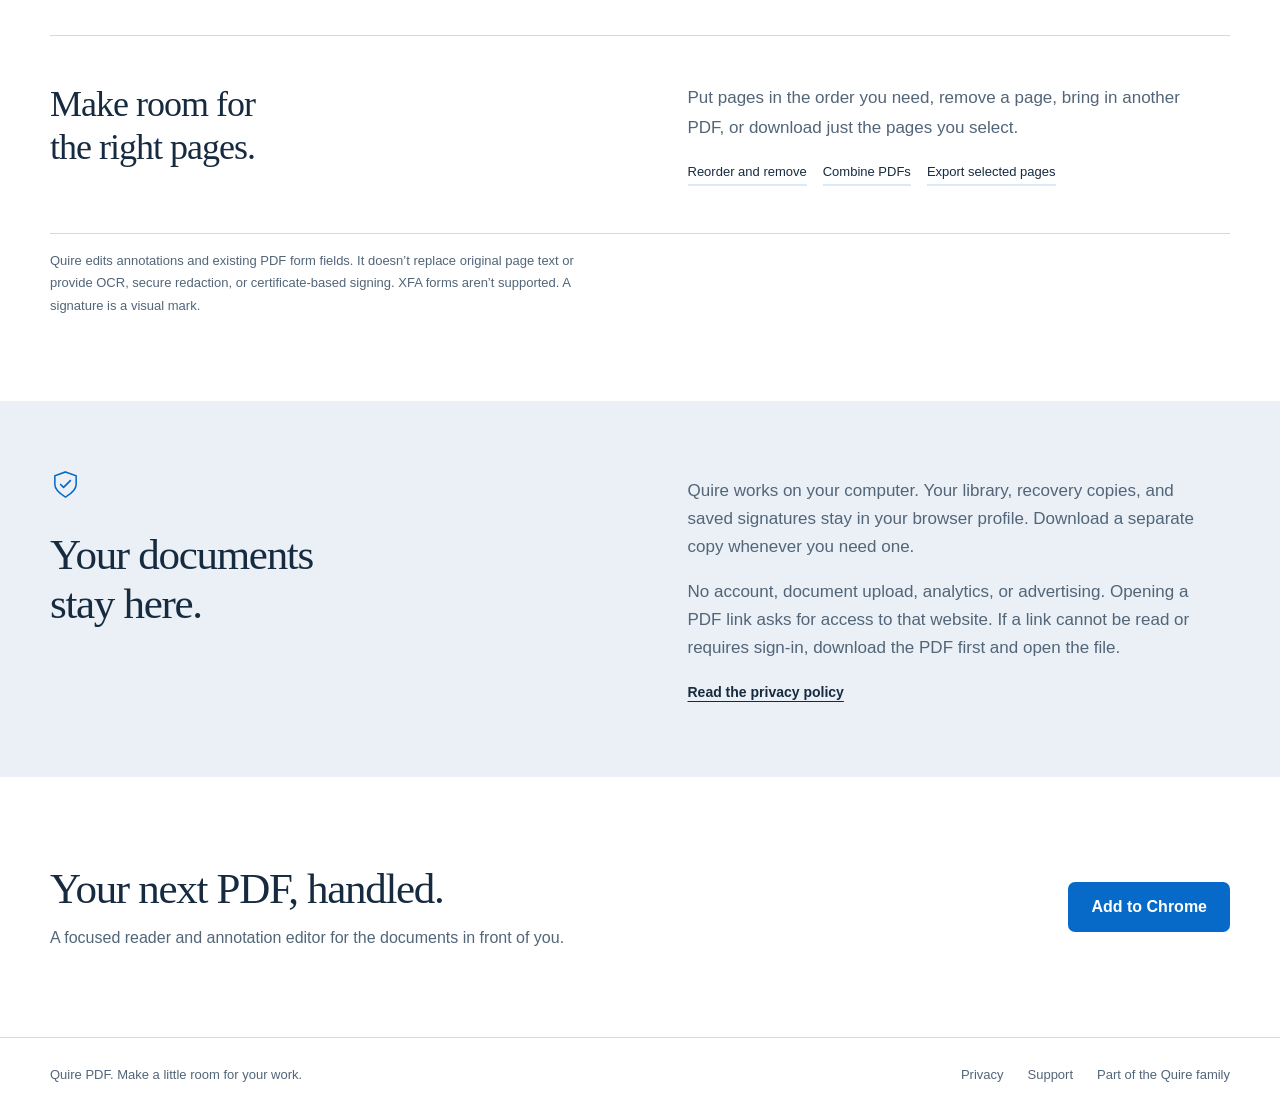
==== commit f0eba4d7: "Explain PDF redirect behavior and keep Quire family links" ====
--- a/index.html
+++ b/index.html
@@ -59,7 +59,7 @@
     <section class="privacy-band" aria-labelledby="privacy-title">
       <div class="wrap privacy-content">
         <div class="privacy-heading"><svg viewBox="0 0 32 32" fill="none" aria-hidden="true"><path d="M16 3 27 7v9c0 6-6 10-11 13C11 26 5 22 5 16V7L16 3Z" stroke="currentColor" stroke-width="1.6"/><path d="m11 16 3 3 7-7" stroke="currentColor" stroke-width="1.8" stroke-linecap="round" stroke-linejoin="round"/></svg><h2>Your documents<br>stay here.</h2></div>
-        <div class="privacy-copy"><p>Quire works on your computer. Your library, recovery copies, and saved signatures stay in your browser profile. Download a separate copy whenever you need one.</p><p>No account, document upload, analytics, or advertising. Opening a PDF link asks for access to that website. For sign-in pages or redirects, download the PDF first and open the file.</p><a href="privacy.html">Read the privacy policy</a></div>
+        <div class="privacy-copy"><p>Quire works on your computer. Your library, recovery copies, and saved signatures stay in your browser profile. Download a separate copy whenever you need one.</p><p>No account, document upload, analytics, or advertising. Opening a PDF link asks for access to that website. If a link cannot be read or requires sign-in, download the PDF first and open the file.</p><a href="privacy.html">Read the privacy policy</a></div>
       </div>
     </section>
     <section class="wrap closing" id="install" aria-labelledby="install-title">
@@ -67,6 +67,6 @@
       <a class="action" href="https://chromewebstore.google.com/detail/iofhhdjmlnhmdmnoipmbkloakhakimbk">Add to Chrome</a>
     </section>
   </main>
-  <footer class="footer"><div class="wrap footer-inner"><p>Quire PDF. Make a little room for your work.</p><nav aria-label="Footer"><a href="privacy.html">Privacy</a><a href="https://github.com/dzoba/quire-pdf/issues">Support</a><a href="https://dzoba.github.io/quire/">Part of the Quire family</a></nav></div></footer>
+  <footer class="footer"><div class="wrap footer-inner"><p>Quire PDF. Make a little room for your work.</p><nav aria-label="Footer"><a href="privacy.html">Privacy</a><a href="https://github.com/dzoba/quire-pdf/issues">Support</a><a href="https://quireapps.com/">Part of the Quire family</a></nav></div></footer>
 </body>
 </html>
